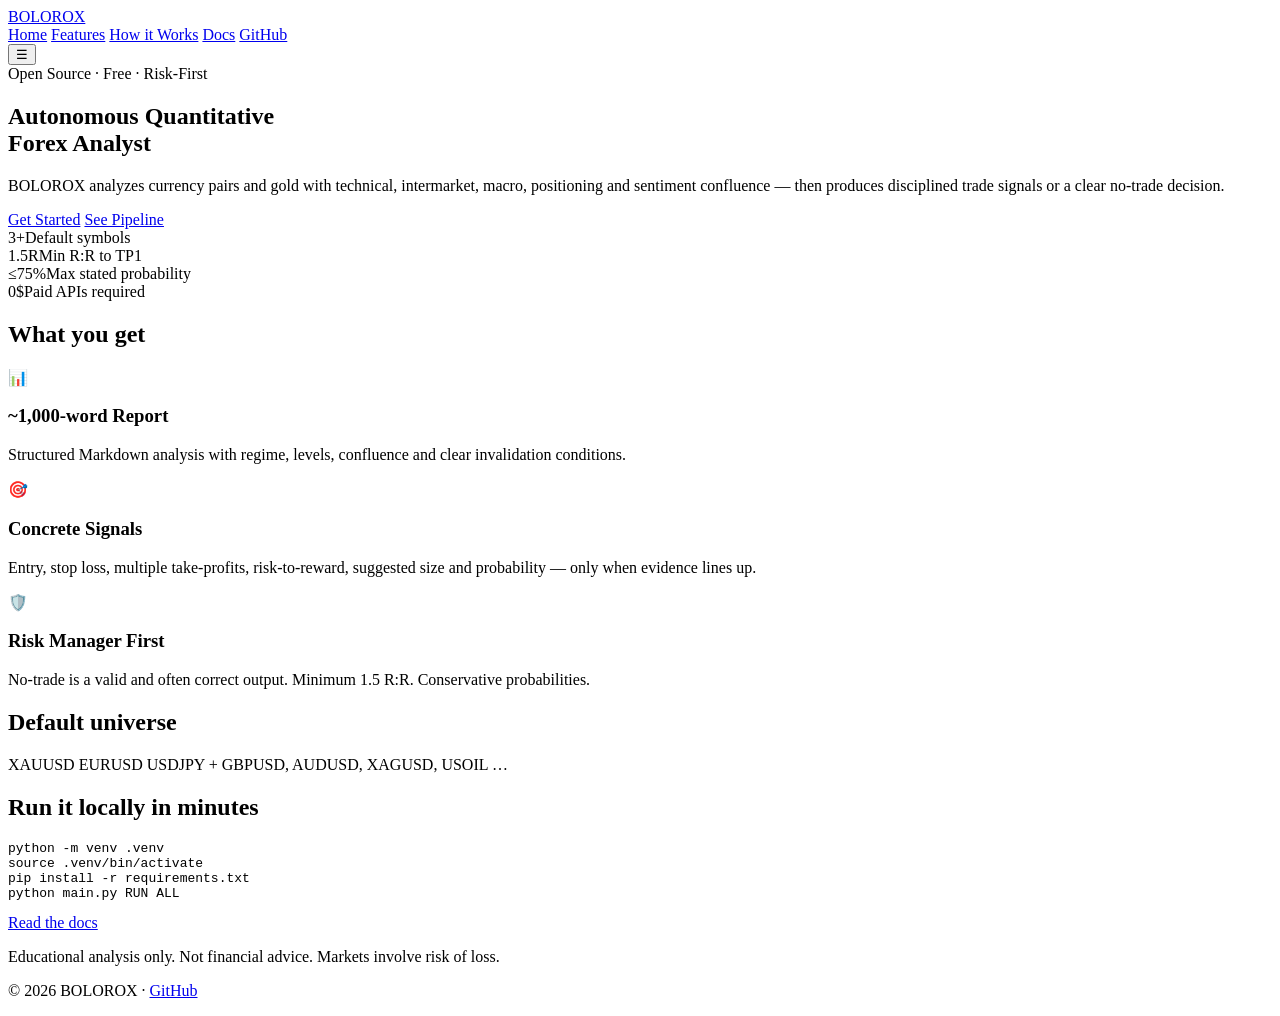
==== website/index.html @ ef2010c2 "Add multipage website: Home page" ====
<!DOCTYPE html>
<html lang="en">
<head>
  <meta charset="UTF-8" />
  <meta name="viewport" content="width=device-width, initial-scale=1.0" />
  <title>BOLOROX — Autonomous Forex Analyst</title>
  <meta name="description" content="Free, open-source quantitative and discretionary-style forex analysis. Risk-first signals for XAUUSD, EURUSD, USDJPY and more." />
  <link rel="preconnect" href="https://fonts.googleapis.com" />
  <link rel="preconnect" href="https://fonts.gstatic.com" crossorigin />
  <link href="https://fonts.googleapis.com/css2?family=Inter:wght@400;500;600;700;800&family=JetBrains+Mono:wght@400;500&display=swap" rel="stylesheet" />
  <link rel="stylesheet" href="css/style.css" />
</head>
<body>
  <div class="bg-grid"></div>
  <header class="nav">
    <a href="index.html" class="logo">BOLOROX</a>
    <nav>
      <a href="index.html" class="active">Home</a>
      <a href="features.html">Features</a>
      <a href="how-it-works.html">How it Works</a>
      <a href="docs.html">Docs</a>
      <a href="https://github.com/Jaymn2006/Bolrox" class="btn btn-ghost" target="_blank" rel="noopener">GitHub</a>
    </nav>
    <button class="menu-toggle" aria-label="Menu">☰</button>
  </header>

  <main>
    <section class="hero">
      <div class="badge">Open Source · Free · Risk-First</div>
      <h1>Autonomous Quantitative<br /><span class="gradient-text">Forex Analyst</span></h1>
      <p class="lead">BOLOROX analyzes currency pairs and gold with technical, intermarket, macro, positioning and sentiment confluence — then produces disciplined trade signals or a clear no-trade decision.</p>
      <div class="hero-cta">
        <a href="https://github.com/Jaymn2006/Bolrox" class="btn btn-primary" target="_blank" rel="noopener">Get Started</a>
        <a href="how-it-works.html" class="btn btn-secondary">See Pipeline</a>
      </div>
      <div class="hero-stats">
        <div class="stat"><span class="num">3+</span><span class="label">Default symbols</span></div>
        <div class="stat"><span class="num">1.5R</span><span class="label">Min R:R to TP1</span></div>
        <div class="stat"><span class="num">≤75%</span><span class="label">Max stated probability</span></div>
        <div class="stat"><span class="num">0$</span><span class="label">Paid APIs required</span></div>
      </div>
    </section>

    <section class="section">
      <h2>What you get</h2>
      <div class="cards">
        <article class="card">
          <div class="card-icon">📊</div>
          <h3>~1,000-word Report</h3>
          <p>Structured Markdown analysis with regime, levels, confluence and clear invalidation conditions.</p>
        </article>
        <article class="card">
          <div class="card-icon">🎯</div>
          <h3>Concrete Signals</h3>
          <p>Entry, stop loss, multiple take-profits, risk-to-reward, suggested size and probability — only when evidence lines up.</p>
        </article>
        <article class="card">
          <div class="card-icon">🛡️</div>
          <h3>Risk Manager First</h3>
          <p>No-trade is a valid and often correct output. Minimum 1.5 R:R. Conservative probabilities.</p>
        </article>
      </div>
    </section>

    <section class="section alt">
      <h2>Default universe</h2>
      <div class="symbols">
        <span class="chip">XAUUSD</span>
        <span class="chip">EURUSD</span>
        <span class="chip">USDJPY</span>
        <span class="chip muted">+ GBPUSD, AUDUSD, XAGUSD, USOIL …</span>
      </div>
    </section>

    <section class="section cta-band">
      <h2>Run it locally in minutes</h2>
      <pre class="code-block"><code>python -m venv .venv
source .venv/bin/activate
pip install -r requirements.txt
python main.py RUN ALL</code></pre>
      <a href="docs.html" class="btn btn-primary">Read the docs</a>
    </section>
  </main>

  <footer class="footer">
    <p>Educational analysis only. Not financial advice. Markets involve risk of loss.</p>
    <p>© 2026 BOLOROX · <a href="https://github.com/Jaymn2006/Bolrox">GitHub</a></p>
  </footer>
  <script src="js/main.js"></script>
</body>
</html>
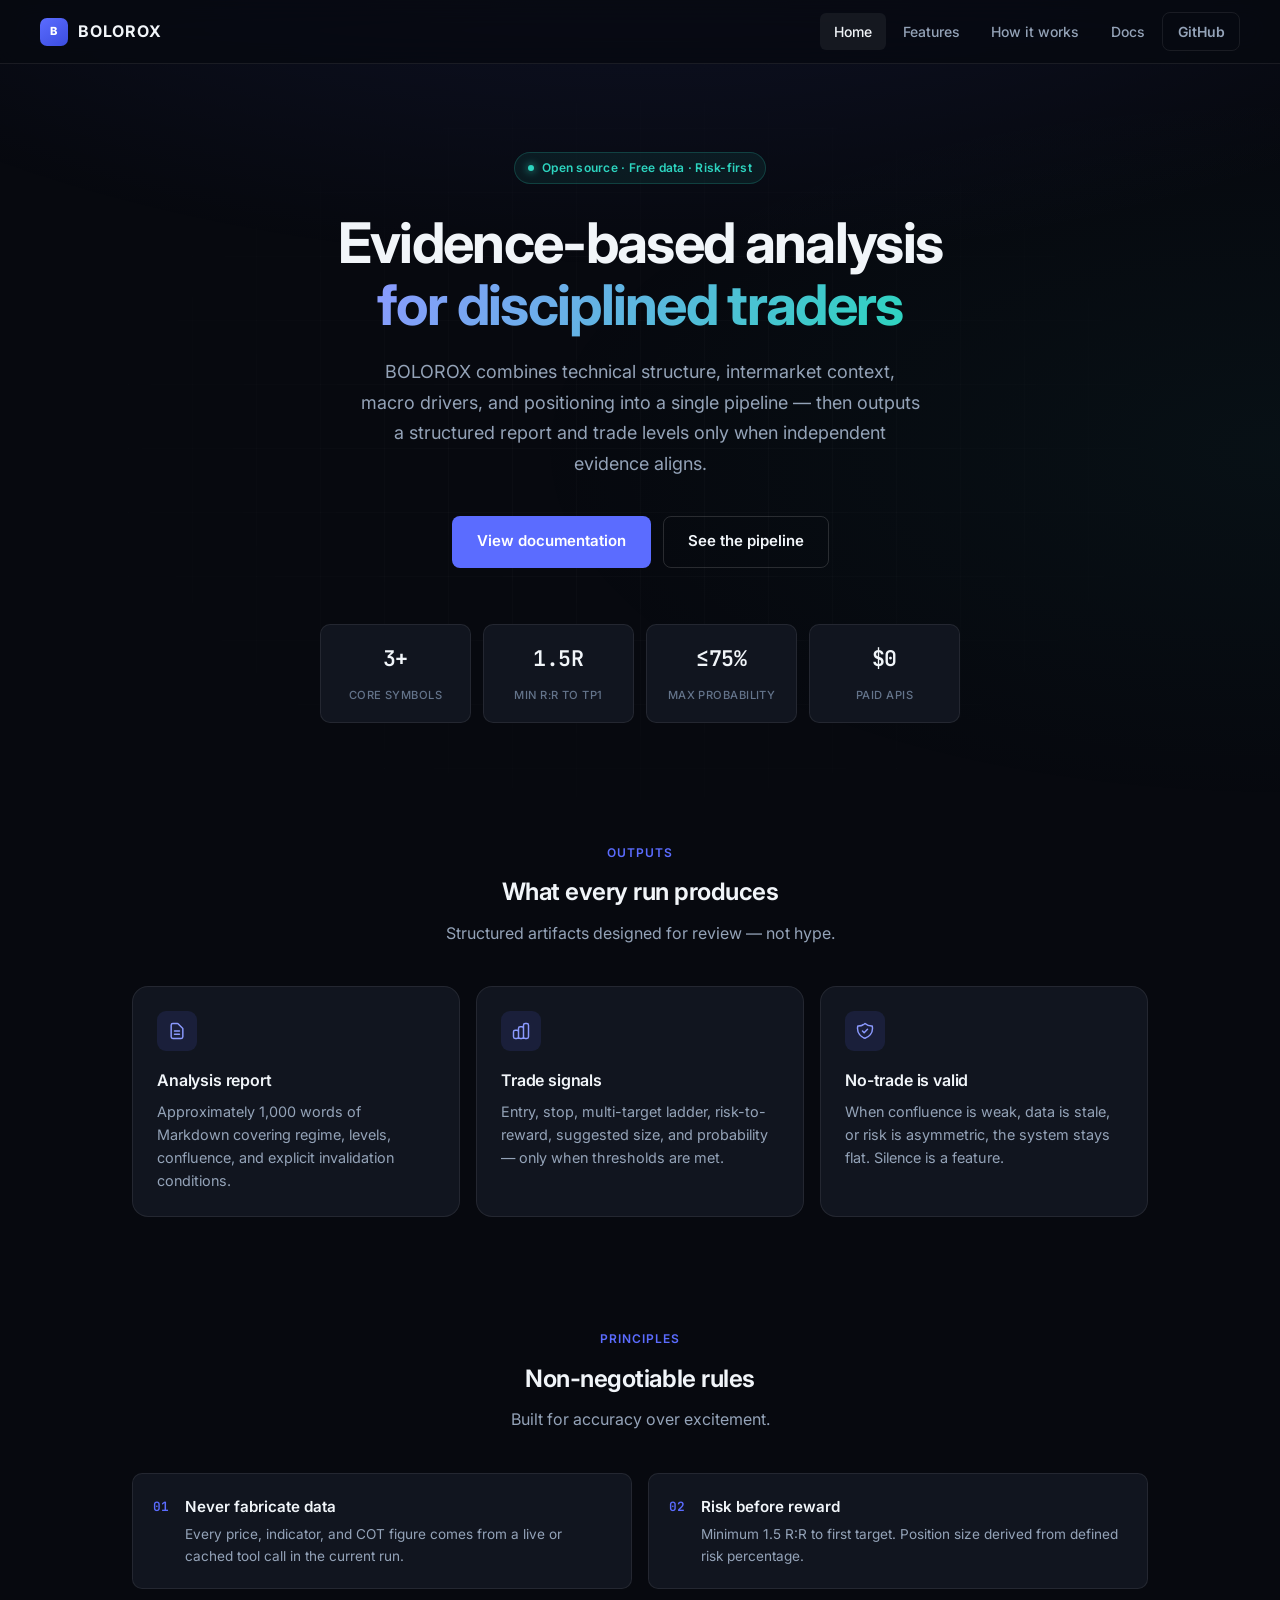
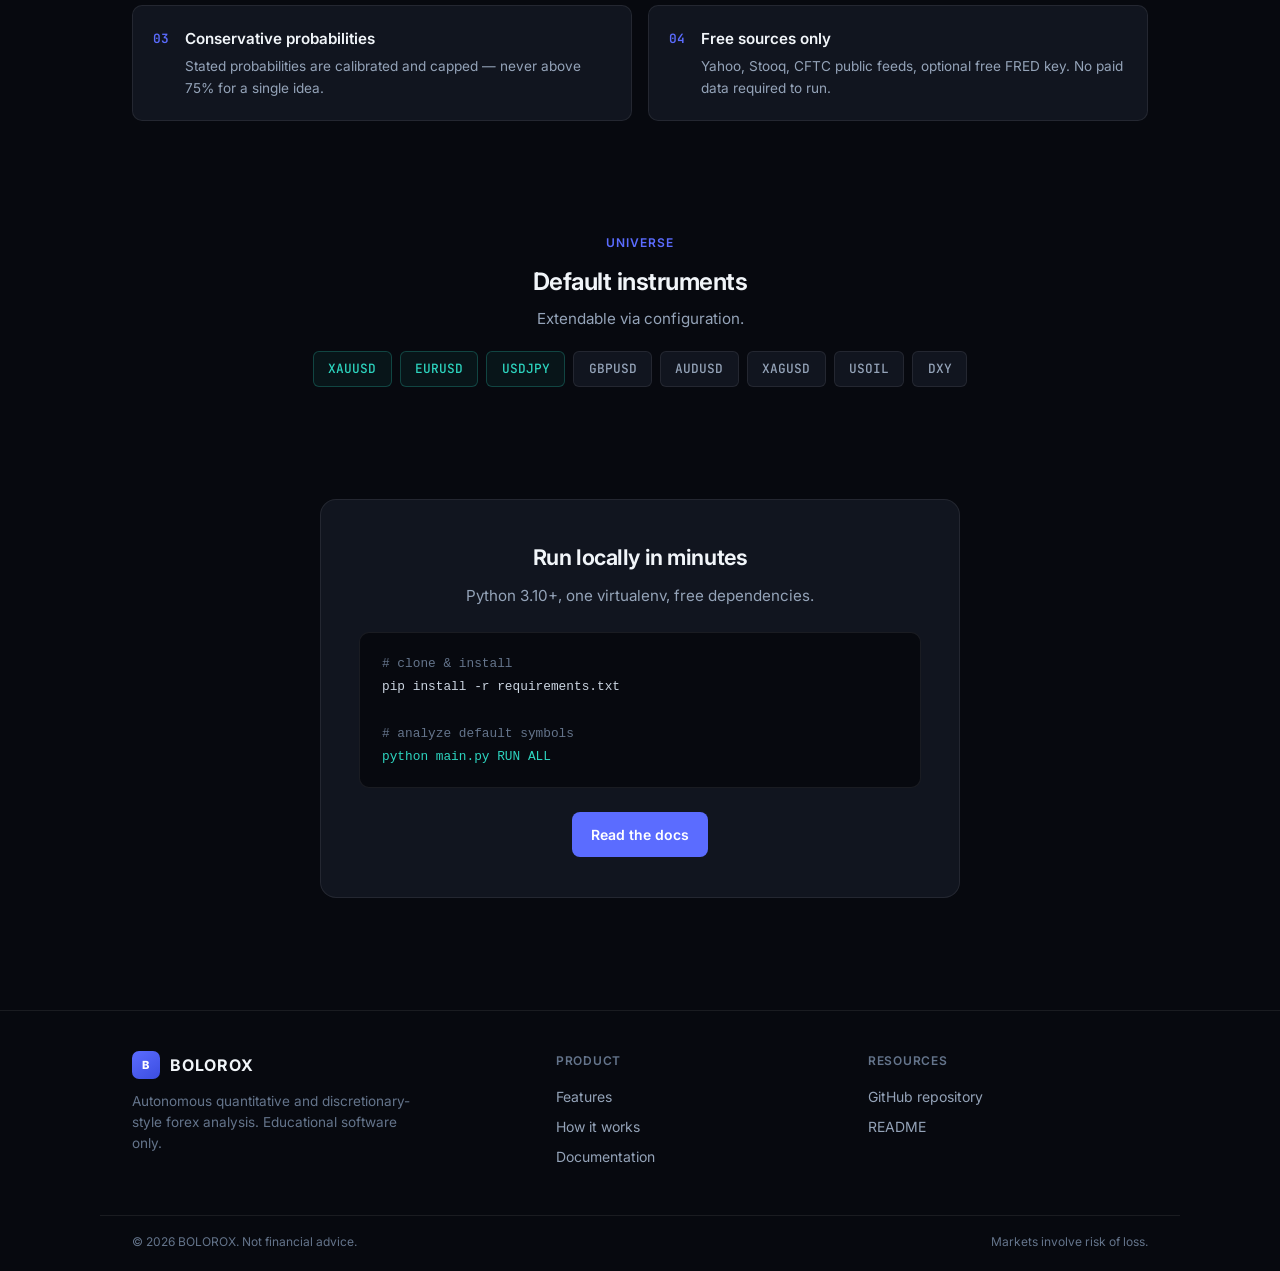
==== commit 1f914dba: "Professional home page: structure, copy, SVG icons, footer" ====
--- a/website/index.html
+++ b/website/index.html
@@ -3,88 +3,173 @@
 <head>
   <meta charset="UTF-8" />
   <meta name="viewport" content="width=device-width, initial-scale=1.0" />
-  <title>BOLOROX — Autonomous Forex Analyst</title>
-  <meta name="description" content="Free, open-source quantitative and discretionary-style forex analysis. Risk-first signals for XAUUSD, EURUSD, USDJPY and more." />
+  <title>BOLOROX — Risk-First Forex Analysis</title>
+  <meta name="description" content="Open-source quantitative forex analyst. Evidence-based signals for XAUUSD, EURUSD, USDJPY — or a clear no-trade when confluence is insufficient." />
+  <meta property="og:title" content="BOLOROX — Risk-First Forex Analysis" />
+  <meta property="og:description" content="Autonomous pipeline for disciplined FX analysis. Free data sources. Conservative risk rules." />
+  <meta property="og:type" content="website" />
+  <meta property="og:url" content="https://bolorox.vercel.app" />
   <link rel="preconnect" href="https://fonts.googleapis.com" />
   <link rel="preconnect" href="https://fonts.gstatic.com" crossorigin />
-  <link href="https://fonts.googleapis.com/css2?family=Inter:wght@400;500;600;700;800&family=JetBrains+Mono:wght@400;500&display=swap" rel="stylesheet" />
+  <link href="https://fonts.googleapis.com/css2?family=Inter:wght@400;500;600;700&family=JetBrains+Mono:wght@400;500;600&display=swap" rel="stylesheet" />
   <link rel="stylesheet" href="css/style.css" />
 </head>
 <body>
+  <div class="bg-ambient"></div>
   <div class="bg-grid"></div>
+
   <header class="nav">
-    <a href="index.html" class="logo">BOLOROX</a>
+    <a href="index.html" class="logo"><span class="logo-mark">B</span> BOLOROX</a>
     <nav>
       <a href="index.html" class="active">Home</a>
       <a href="features.html">Features</a>
-      <a href="how-it-works.html">How it Works</a>
+      <a href="how-it-works.html">How it works</a>
       <a href="docs.html">Docs</a>
       <a href="https://github.com/Jaymn2006/Bolrox" class="btn btn-ghost" target="_blank" rel="noopener">GitHub</a>
     </nav>
-    <button class="menu-toggle" aria-label="Menu">☰</button>
+    <button class="menu-toggle" aria-label="Open menu">☰</button>
   </header>
 
   <main>
     <section class="hero">
-      <div class="badge">Open Source · Free · Risk-First</div>
-      <h1>Autonomous Quantitative<br /><span class="gradient-text">Forex Analyst</span></h1>
-      <p class="lead">BOLOROX analyzes currency pairs and gold with technical, intermarket, macro, positioning and sentiment confluence — then produces disciplined trade signals or a clear no-trade decision.</p>
+      <div class="badge"><span class="badge-dot"></span> Open source · Free data · Risk-first</div>
+      <h1>Evidence-based analysis<br /><span class="gradient-text">for disciplined traders</span></h1>
+      <p class="lead">BOLOROX combines technical structure, intermarket context, macro drivers, and positioning into a single pipeline — then outputs a structured report and trade levels only when independent evidence aligns.</p>
       <div class="hero-cta">
-        <a href="https://github.com/Jaymn2006/Bolrox" class="btn btn-primary" target="_blank" rel="noopener">Get Started</a>
-        <a href="how-it-works.html" class="btn btn-secondary">See Pipeline</a>
+        <a href="docs.html" class="btn btn-primary btn-lg">View documentation</a>
+        <a href="how-it-works.html" class="btn btn-secondary btn-lg">See the pipeline</a>
       </div>
       <div class="hero-stats">
-        <div class="stat"><span class="num">3+</span><span class="label">Default symbols</span></div>
+        <div class="stat"><span class="num">3+</span><span class="label">Core symbols</span></div>
         <div class="stat"><span class="num">1.5R</span><span class="label">Min R:R to TP1</span></div>
-        <div class="stat"><span class="num">≤75%</span><span class="label">Max stated probability</span></div>
-        <div class="stat"><span class="num">0$</span><span class="label">Paid APIs required</span></div>
+        <div class="stat"><span class="num">≤75%</span><span class="label">Max probability</span></div>
+        <div class="stat"><span class="num">$0</span><span class="label">Paid APIs</span></div>
       </div>
     </section>
 
     <section class="section">
-      <h2>What you get</h2>
+      <div class="section-header">
+        <span class="section-label">Outputs</span>
+        <h2>What every run produces</h2>
+        <p>Structured artifacts designed for review — not hype.</p>
+      </div>
       <div class="cards">
         <article class="card">
-          <div class="card-icon">📊</div>
-          <h3>~1,000-word Report</h3>
-          <p>Structured Markdown analysis with regime, levels, confluence and clear invalidation conditions.</p>
+          <div class="card-icon">
+            <svg xmlns="http://www.w3.org/2000/svg" fill="none" viewBox="0 0 24 24" stroke="currentColor" stroke-width="1.75"><path stroke-linecap="round" stroke-linejoin="round" d="M9 12h6m-6 4h6m2 5H7a2 2 0 01-2-2V5a2 2 0 012-2h5.586a1 1 0 01.707.293l5.414 5.414a1 1 0 01.293.707V19a2 2 0 01-2 2z"/></svg>
+          </div>
+          <h3>Analysis report</h3>
+          <p>Approximately 1,000 words of Markdown covering regime, levels, confluence, and explicit invalidation conditions.</p>
         </article>
         <article class="card">
-          <div class="card-icon">🎯</div>
-          <h3>Concrete Signals</h3>
-          <p>Entry, stop loss, multiple take-profits, risk-to-reward, suggested size and probability — only when evidence lines up.</p>
+          <div class="card-icon">
+            <svg xmlns="http://www.w3.org/2000/svg" fill="none" viewBox="0 0 24 24" stroke="currentColor" stroke-width="1.75"><path stroke-linecap="round" stroke-linejoin="round" d="M9 19v-6a2 2 0 00-2-2H5a2 2 0 00-2 2v6a2 2 0 002 2h2a2 2 0 002-2zm0 0V9a2 2 0 012-2h2a2 2 0 012 2v10m-6 0a2 2 0 002 2h2a2 2 0 002-2m0 0V5a2 2 0 012-2h2a2 2 0 012 2v14a2 2 0 01-2 2h-2a2 2 0 01-2-2z"/></svg>
+          </div>
+          <h3>Trade signals</h3>
+          <p>Entry, stop, multi-target ladder, risk-to-reward, suggested size, and probability — only when thresholds are met.</p>
         </article>
         <article class="card">
-          <div class="card-icon">🛡️</div>
-          <h3>Risk Manager First</h3>
-          <p>No-trade is a valid and often correct output. Minimum 1.5 R:R. Conservative probabilities.</p>
+          <div class="card-icon">
+            <svg xmlns="http://www.w3.org/2000/svg" fill="none" viewBox="0 0 24 24" stroke="currentColor" stroke-width="1.75"><path stroke-linecap="round" stroke-linejoin="round" d="M9 12l2 2 4-4m5.618-4.016A11.955 11.955 0 0112 2.944a11.955 11.955 0 01-8.618 3.04A12.02 12.02 0 003 9c0 5.591 3.824 10.29 9 11.622 5.176-1.332 9-6.03 9-11.622 0-1.042-.133-2.052-.382-3.016z"/></svg>
+          </div>
+          <h3>No-trade is valid</h3>
+          <p>When confluence is weak, data is stale, or risk is asymmetric, the system stays flat. Silence is a feature.</p>
         </article>
       </div>
     </section>
 
-    <section class="section alt">
-      <h2>Default universe</h2>
-      <div class="symbols">
-        <span class="chip">XAUUSD</span>
-        <span class="chip">EURUSD</span>
-        <span class="chip">USDJPY</span>
-        <span class="chip muted">+ GBPUSD, AUDUSD, XAGUSD, USOIL …</span>
+    <section class="section">
+      <div class="section-header">
+        <span class="section-label">Principles</span>
+        <h2>Non-negotiable rules</h2>
+        <p>Built for accuracy over excitement.</p>
+      </div>
+      <div class="principles">
+        <div class="principle">
+          <span class="principle-num">01</span>
+          <div>
+            <h3>Never fabricate data</h3>
+            <p>Every price, indicator, and COT figure comes from a live or cached tool call in the current run.</p>
+          </div>
+        </div>
+        <div class="principle">
+          <span class="principle-num">02</span>
+          <div>
+            <h3>Risk before reward</h3>
+            <p>Minimum 1.5 R:R to first target. Position size derived from defined risk percentage.</p>
+          </div>
+        </div>
+        <div class="principle">
+          <span class="principle-num">03</span>
+          <div>
+            <h3>Conservative probabilities</h3>
+            <p>Stated probabilities are calibrated and capped — never above 75% for a single idea.</p>
+          </div>
+        </div>
+        <div class="principle">
+          <span class="principle-num">04</span>
+          <div>
+            <h3>Free sources only</h3>
+            <p>Yahoo, Stooq, CFTC public feeds, optional free FRED key. No paid data required to run.</p>
+          </div>
+        </div>
       </div>
     </section>
 
-    <section class="section cta-band">
-      <h2>Run it locally in minutes</h2>
-      <pre class="code-block"><code>python -m venv .venv
-source .venv/bin/activate
+    <section class="section">
+      <div class="symbols-wrap">
+        <span class="section-label">Universe</span>
+        <h2 style="font-size:1.5rem;font-weight:650;letter-spacing:-0.02em;margin-bottom:0.25rem">Default instruments</h2>
+        <p style="color:var(--text-secondary);font-size:0.95rem">Extendable via configuration.</p>
+        <div class="symbols">
+          <span class="chip primary">XAUUSD</span>
+          <span class="chip primary">EURUSD</span>
+          <span class="chip primary">USDJPY</span>
+          <span class="chip">GBPUSD</span>
+          <span class="chip">AUDUSD</span>
+          <span class="chip">XAGUSD</span>
+          <span class="chip">USOIL</span>
+          <span class="chip">DXY</span>
+        </div>
+      </div>
+    </section>
+
+    <section class="section" style="padding-bottom:5rem">
+      <div class="cta-panel">
+        <h2>Run locally in minutes</h2>
+        <p>Python 3.10+, one virtualenv, free dependencies.</p>
+        <pre class="code-block"><code><span class="comment"># clone & install</span>
 pip install -r requirements.txt
-python main.py RUN ALL</code></pre>
-      <a href="docs.html" class="btn btn-primary">Read the docs</a>
+
+<span class="comment"># analyze default symbols</span>
+<span class="cmd">python main.py RUN ALL</span></code></pre>
+        <a href="docs.html" class="btn btn-primary">Read the docs</a>
+      </div>
     </section>
   </main>
 
   <footer class="footer">
-    <p>Educational analysis only. Not financial advice. Markets involve risk of loss.</p>
-    <p>© 2026 BOLOROX · <a href="https://github.com/Jaymn2006/Bolrox">GitHub</a></p>
+    <div class="footer-inner">
+      <div class="footer-brand">
+        <a href="index.html" class="logo"><span class="logo-mark">B</span> BOLOROX</a>
+        <p>Autonomous quantitative and discretionary-style forex analysis. Educational software only.</p>
+      </div>
+      <div class="footer-col">
+        <h4>Product</h4>
+        <a href="features.html">Features</a>
+        <a href="how-it-works.html">How it works</a>
+        <a href="docs.html">Documentation</a>
+      </div>
+      <div class="footer-col">
+        <h4>Resources</h4>
+        <a href="https://github.com/Jaymn2006/Bolrox" target="_blank" rel="noopener">GitHub repository</a>
+        <a href="https://github.com/Jaymn2006/Bolrox/blob/main/README.md" target="_blank" rel="noopener">README</a>
+      </div>
+    </div>
+    <div class="footer-bottom">
+      <span>© 2026 BOLOROX. Not financial advice.</span>
+      <span>Markets involve risk of loss.</span>
+    </div>
   </footer>
   <script src="js/main.js"></script>
 </body>
--- a/website/css/style.css
+++ b/website/css/style.css
@@ -0,0 +1,736 @@
+:root {
+  --bg: #07090f;
+  --bg-soft: #0c1019;
+  --surface: #11151f;
+  --surface-hover: #161b27;
+  --border: rgba(255, 255, 255, 0.08);
+  --border-strong: rgba(255, 255, 255, 0.14);
+  --text: #f1f5f9;
+  --text-secondary: #94a3b8;
+  --text-muted: #64748b;
+  --primary: #5b6cff;
+  --primary-hover: #4a5aef;
+  --accent: #2dd4bf;
+  --warn: #f59e0b;
+  --radius: 10px;
+  --radius-lg: 16px;
+  --font: "Inter", -apple-system, BlinkMacSystemFont, "Segoe UI", sans-serif;
+  --mono: "JetBrains Mono", "SF Mono", ui-monospace, monospace;
+  --max: 1080px;
+  --nav-h: 64px;
+}
+
+*, *::before, *::after { box-sizing: border-box; margin: 0; padding: 0; }
+html { scroll-behavior: smooth; }
+
+body {
+  font-family: var(--font);
+  background: var(--bg);
+  color: var(--text);
+  line-height: 1.65;
+  min-height: 100vh;
+  -webkit-font-smoothing: antialiased;
+}
+
+a { color: inherit; }
+
+.bg-ambient {
+  position: fixed;
+  inset: 0;
+  z-index: 0;
+  pointer-events: none;
+  background:
+    radial-gradient(ellipse 80% 50% at 50% -20%, rgba(91, 108, 255, 0.12), transparent),
+    radial-gradient(ellipse 60% 40% at 100% 50%, rgba(45, 212, 191, 0.04), transparent);
+}
+
+.bg-grid {
+  position: fixed;
+  inset: 0;
+  z-index: 0;
+  pointer-events: none;
+  background-image:
+    linear-gradient(rgba(255, 255, 255, 0.02) 1px, transparent 1px),
+    linear-gradient(90deg, rgba(255, 255, 255, 0.02) 1px, transparent 1px);
+  background-size: 64px 64px;
+  mask-image: radial-gradient(ellipse at center, black 20%, transparent 70%);
+}
+
+.nav {
+  position: sticky;
+  top: 0;
+  z-index: 100;
+  height: var(--nav-h);
+  display: flex;
+  align-items: center;
+  justify-content: space-between;
+  padding: 0 clamp(1.25rem, 4vw, 2.5rem);
+  background: rgba(7, 9, 15, 0.8);
+  backdrop-filter: blur(16px) saturate(1.4);
+  border-bottom: 1px solid var(--border);
+}
+
+.logo {
+  display: flex;
+  align-items: center;
+  gap: 0.6rem;
+  text-decoration: none;
+  font-weight: 700;
+  font-size: 1rem;
+  letter-spacing: 0.06em;
+  color: var(--text);
+}
+
+.logo-mark {
+  width: 28px;
+  height: 28px;
+  border-radius: 7px;
+  background: linear-gradient(145deg, var(--primary), #3b4de0);
+  display: flex;
+  align-items: center;
+  justify-content: center;
+  font-size: 0.7rem;
+  font-weight: 800;
+  color: #fff;
+}
+
+.nav nav {
+  display: flex;
+  align-items: center;
+  gap: 0.25rem;
+}
+
+.nav nav > a:not(.btn) {
+  color: var(--text-secondary);
+  text-decoration: none;
+  font-weight: 500;
+  font-size: 0.875rem;
+  padding: 0.45rem 0.85rem;
+  border-radius: 6px;
+  transition: color 0.15s, background 0.15s;
+}
+
+.nav nav > a:not(.btn):hover {
+  color: var(--text);
+  background: rgba(255, 255, 255, 0.04);
+}
+
+.nav nav > a.active {
+  color: var(--text);
+  background: rgba(255, 255, 255, 0.06);
+}
+
+.menu-toggle {
+  display: none;
+  background: none;
+  border: 1px solid var(--border);
+  color: var(--text);
+  width: 40px;
+  height: 40px;
+  border-radius: 8px;
+  cursor: pointer;
+  font-size: 1.1rem;
+  align-items: center;
+  justify-content: center;
+}
+
+.btn {
+  display: inline-flex;
+  align-items: center;
+  justify-content: center;
+  gap: 0.4rem;
+  padding: 0.625rem 1.15rem;
+  border-radius: 8px;
+  font-weight: 600;
+  font-size: 0.875rem;
+  text-decoration: none;
+  transition: background 0.15s, border-color 0.15s, box-shadow 0.15s;
+  border: 1px solid transparent;
+  cursor: pointer;
+  white-space: nowrap;
+}
+
+.btn-primary {
+  background: var(--primary);
+  color: #fff;
+}
+.btn-primary:hover {
+  background: var(--primary-hover);
+  box-shadow: 0 4px 20px rgba(91, 108, 255, 0.35);
+}
+
+.btn-secondary {
+  background: transparent;
+  color: var(--text);
+  border-color: var(--border-strong);
+}
+.btn-secondary:hover {
+  background: rgba(255, 255, 255, 0.04);
+  border-color: rgba(255, 255, 255, 0.2);
+}
+
+.btn-ghost {
+  background: transparent;
+  color: var(--text-secondary);
+  border-color: var(--border);
+  padding: 0.45rem 0.9rem;
+}
+.btn-ghost:hover {
+  color: var(--text);
+  border-color: var(--border-strong);
+}
+
+.btn-lg {
+  padding: 0.8rem 1.5rem;
+  font-size: 0.9375rem;
+}
+
+.hero {
+  position: relative;
+  z-index: 1;
+  max-width: 820px;
+  margin: 0 auto;
+  padding: 5.5rem clamp(1.25rem, 4vw, 2rem) 4rem;
+  text-align: center;
+}
+
+.badge {
+  display: inline-flex;
+  align-items: center;
+  gap: 0.5rem;
+  padding: 0.3rem 0.85rem;
+  border-radius: 999px;
+  font-size: 0.75rem;
+  font-weight: 600;
+  letter-spacing: 0.02em;
+  color: var(--accent);
+  background: rgba(45, 212, 191, 0.08);
+  border: 1px solid rgba(45, 212, 191, 0.2);
+  margin-bottom: 1.75rem;
+}
+
+.badge-dot {
+  width: 6px;
+  height: 6px;
+  border-radius: 50%;
+  background: var(--accent);
+  box-shadow: 0 0 8px var(--accent);
+}
+
+h1 {
+  font-size: clamp(2.25rem, 5.5vw, 3.5rem);
+  font-weight: 700;
+  line-height: 1.12;
+  letter-spacing: -0.03em;
+  margin-bottom: 1.25rem;
+  color: var(--text);
+}
+
+.gradient-text {
+  background: linear-gradient(120deg, #8b9aff 0%, var(--accent) 100%);
+  -webkit-background-clip: text;
+  -webkit-text-fill-color: transparent;
+  background-clip: text;
+}
+
+.lead {
+  font-size: 1.125rem;
+  color: var(--text-secondary);
+  max-width: 560px;
+  margin: 0 auto 2.25rem;
+  line-height: 1.7;
+}
+
+.hero-cta {
+  display: flex;
+  gap: 0.75rem;
+  justify-content: center;
+  flex-wrap: wrap;
+  margin-bottom: 3.5rem;
+}
+
+.hero-stats {
+  display: grid;
+  grid-template-columns: repeat(4, 1fr);
+  gap: 0.75rem;
+  max-width: 640px;
+  margin: 0 auto;
+}
+
+.stat {
+  background: var(--surface);
+  border: 1px solid var(--border);
+  border-radius: var(--radius);
+  padding: 1rem 0.75rem;
+}
+
+.stat .num {
+  display: block;
+  font-size: 1.35rem;
+  font-weight: 600;
+  color: var(--text);
+  font-family: var(--mono);
+  letter-spacing: -0.02em;
+  margin-bottom: 0.2rem;
+}
+
+.stat .label {
+  font-size: 0.7rem;
+  color: var(--text-muted);
+  font-weight: 500;
+  text-transform: uppercase;
+  letter-spacing: 0.04em;
+}
+
+.section {
+  position: relative;
+  z-index: 1;
+  max-width: var(--max);
+  margin: 0 auto;
+  padding: 3.5rem clamp(1.25rem, 4vw, 2rem);
+}
+
+.section-header {
+  text-align: center;
+  margin-bottom: 2.5rem;
+}
+
+.section-header h2 {
+  font-size: 1.5rem;
+  font-weight: 650;
+  letter-spacing: -0.02em;
+  margin-bottom: 0.5rem;
+}
+
+.section-header p {
+  color: var(--text-secondary);
+  font-size: 1rem;
+  max-width: 480px;
+  margin: 0 auto;
+}
+
+.section-label {
+  display: block;
+  font-size: 0.75rem;
+  font-weight: 600;
+  text-transform: uppercase;
+  letter-spacing: 0.08em;
+  color: var(--primary);
+  margin-bottom: 0.6rem;
+}
+
+.cards {
+  display: grid;
+  grid-template-columns: repeat(3, 1fr);
+  gap: 1rem;
+}
+
+.card {
+  background: var(--surface);
+  border: 1px solid var(--border);
+  border-radius: var(--radius-lg);
+  padding: 1.5rem;
+  transition: border-color 0.2s, background 0.2s;
+}
+
+.card:hover {
+  border-color: var(--border-strong);
+  background: var(--surface-hover);
+}
+
+.card-icon {
+  width: 40px;
+  height: 40px;
+  border-radius: 9px;
+  background: rgba(91, 108, 255, 0.12);
+  color: #8b9aff;
+  display: flex;
+  align-items: center;
+  justify-content: center;
+  margin-bottom: 1rem;
+}
+
+.card-icon svg { width: 20px; height: 20px; }
+
+.card h3 {
+  font-size: 1rem;
+  font-weight: 600;
+  margin-bottom: 0.4rem;
+  letter-spacing: -0.01em;
+}
+
+.card p {
+  color: var(--text-secondary);
+  font-size: 0.9rem;
+  line-height: 1.6;
+}
+
+.principles {
+  display: grid;
+  grid-template-columns: repeat(2, 1fr);
+  gap: 1rem;
+}
+
+.principle {
+  display: flex;
+  gap: 1rem;
+  padding: 1.25rem;
+  background: var(--surface);
+  border: 1px solid var(--border);
+  border-radius: var(--radius);
+}
+
+.principle-num {
+  font-family: var(--mono);
+  font-size: 0.8rem;
+  font-weight: 600;
+  color: var(--primary);
+  flex-shrink: 0;
+  padding-top: 0.15rem;
+}
+
+.principle h3 {
+  font-size: 0.95rem;
+  font-weight: 600;
+  margin-bottom: 0.25rem;
+}
+
+.principle p {
+  font-size: 0.85rem;
+  color: var(--text-secondary);
+  margin: 0;
+}
+
+.symbols-wrap { text-align: center; }
+
+.symbols {
+  display: flex;
+  flex-wrap: wrap;
+  gap: 0.5rem;
+  justify-content: center;
+  margin-top: 1.25rem;
+}
+
+.chip {
+  padding: 0.4rem 0.9rem;
+  border-radius: 6px;
+  background: var(--surface);
+  border: 1px solid var(--border);
+  font-family: var(--mono);
+  font-weight: 500;
+  font-size: 0.8rem;
+  color: var(--text-secondary);
+}
+
+.chip.primary {
+  color: var(--accent);
+  border-color: rgba(45, 212, 191, 0.25);
+  background: rgba(45, 212, 191, 0.06);
+}
+
+.cta-panel {
+  background: var(--surface);
+  border: 1px solid var(--border);
+  border-radius: var(--radius-lg);
+  padding: 2.5rem clamp(1.25rem, 3vw, 2.5rem);
+  text-align: center;
+  max-width: 640px;
+  margin: 0 auto;
+}
+
+.cta-panel h2 {
+  font-size: 1.35rem;
+  font-weight: 650;
+  margin-bottom: 0.5rem;
+  letter-spacing: -0.02em;
+}
+
+.cta-panel > p {
+  color: var(--text-secondary);
+  font-size: 0.95rem;
+  margin-bottom: 1.5rem;
+}
+
+.code-block {
+  background: var(--bg);
+  border: 1px solid var(--border);
+  border-radius: var(--radius);
+  padding: 1.15rem 1.35rem;
+  text-align: left;
+  overflow-x: auto;
+  margin: 0 auto 1.5rem;
+  font-family: var(--mono);
+  font-size: 0.8rem;
+  color: #cbd5e1;
+  line-height: 1.75;
+}
+
+.code-block .comment { color: var(--text-muted); }
+.code-block .cmd { color: var(--accent); }
+
+.page {
+  position: relative;
+  z-index: 1;
+  max-width: 720px;
+  margin: 0 auto;
+  padding: 3.5rem clamp(1.25rem, 4vw, 2rem) 4rem;
+}
+
+.page-header {
+  margin-bottom: 2.5rem;
+  padding-bottom: 1.5rem;
+  border-bottom: 1px solid var(--border);
+}
+
+.page-header h1 {
+  font-size: clamp(1.75rem, 4vw, 2.25rem);
+  margin-bottom: 0.5rem;
+}
+
+.page-header .lead {
+  margin: 0;
+  text-align: left;
+  font-size: 1.05rem;
+}
+
+.page h2 {
+  font-size: 1.15rem;
+  font-weight: 650;
+  margin: 2.25rem 0 0.75rem;
+  letter-spacing: -0.01em;
+  color: var(--text);
+}
+
+.page p, .page li {
+  color: var(--text-secondary);
+  font-size: 0.95rem;
+}
+
+.page p { margin-bottom: 1rem; }
+.page ul { padding-left: 1.2rem; margin-bottom: 1rem; }
+.page li { margin-bottom: 0.35rem; }
+
+.page code {
+  font-family: var(--mono);
+  font-size: 0.85em;
+  background: rgba(255, 255, 255, 0.06);
+  padding: 0.15em 0.4em;
+  border-radius: 4px;
+  color: var(--text);
+}
+
+.feature-grid {
+  display: grid;
+  grid-template-columns: repeat(2, 1fr);
+  gap: 0.85rem;
+}
+
+.feature {
+  background: var(--surface);
+  border: 1px solid var(--border);
+  border-radius: var(--radius);
+  padding: 1.15rem 1.25rem;
+}
+
+.feature h3 {
+  margin-bottom: 0.3rem;
+  font-size: 0.95rem;
+  font-weight: 600;
+}
+
+.feature p {
+  color: var(--text-secondary);
+  font-size: 0.85rem;
+  margin: 0;
+  line-height: 1.55;
+}
+
+.pipeline {
+  list-style: none;
+  margin: 0;
+  border-left: 1px solid var(--border);
+  padding-left: 0;
+}
+
+.pipeline li {
+  display: flex;
+  gap: 1.15rem;
+  margin-bottom: 0;
+  padding: 0 0 1.75rem 1.5rem;
+  position: relative;
+}
+
+.pipeline li:last-child { padding-bottom: 0; }
+
+.step {
+  position: absolute;
+  left: -13px;
+  flex-shrink: 0;
+  width: 26px;
+  height: 26px;
+  border-radius: 50%;
+  background: var(--surface);
+  border: 2px solid var(--primary);
+  color: var(--text);
+  font-weight: 600;
+  font-size: 0.7rem;
+  font-family: var(--mono);
+  display: flex;
+  align-items: center;
+  justify-content: center;
+}
+
+.pipeline h3 {
+  margin-bottom: 0.2rem;
+  font-size: 0.95rem;
+  font-weight: 600;
+}
+
+.pipeline p {
+  color: var(--text-secondary);
+  margin: 0;
+  font-size: 0.875rem;
+}
+
+.callout {
+  background: rgba(91, 108, 255, 0.06);
+  border: 1px solid rgba(91, 108, 255, 0.2);
+  border-radius: var(--radius);
+  padding: 1.15rem 1.25rem;
+  margin: 2rem 0;
+  font-size: 0.9rem;
+  color: var(--text-secondary);
+}
+
+.callout strong { color: var(--text); }
+
+.callout.warn {
+  background: rgba(245, 158, 11, 0.06);
+  border-color: rgba(245, 158, 11, 0.25);
+}
+
+.table-wrap {
+  overflow-x: auto;
+  margin: 1rem 0 1.5rem;
+  border: 1px solid var(--border);
+  border-radius: var(--radius);
+}
+
+.table {
+  width: 100%;
+  border-collapse: collapse;
+  font-size: 0.875rem;
+}
+
+.table th, .table td {
+  text-align: left;
+  padding: 0.75rem 1rem;
+  border-bottom: 1px solid var(--border);
+}
+
+.table tr:last-child td { border-bottom: none; }
+
+.table th {
+  color: var(--text-muted);
+  font-weight: 600;
+  font-size: 0.75rem;
+  text-transform: uppercase;
+  letter-spacing: 0.04em;
+  background: rgba(255, 255, 255, 0.02);
+}
+
+.table td { color: var(--text-secondary); }
+.table td code { white-space: nowrap; }
+
+.footer {
+  position: relative;
+  z-index: 1;
+  border-top: 1px solid var(--border);
+  margin-top: 2rem;
+}
+
+.footer-inner {
+  max-width: var(--max);
+  margin: 0 auto;
+  padding: 2.5rem clamp(1.25rem, 4vw, 2rem);
+  display: grid;
+  grid-template-columns: 1.4fr 1fr 1fr;
+  gap: 2rem;
+}
+
+.footer-brand .logo { margin-bottom: 0.75rem; }
+
+.footer-brand p {
+  font-size: 0.85rem;
+  color: var(--text-muted);
+  max-width: 280px;
+  line-height: 1.55;
+}
+
+.footer-col h4 {
+  font-size: 0.75rem;
+  font-weight: 600;
+  text-transform: uppercase;
+  letter-spacing: 0.06em;
+  color: var(--text-muted);
+  margin-bottom: 0.85rem;
+}
+
+.footer-col a {
+  display: block;
+  font-size: 0.875rem;
+  color: var(--text-secondary);
+  text-decoration: none;
+  margin-bottom: 0.45rem;
+  transition: color 0.15s;
+}
+
+.footer-col a:hover { color: var(--text); }
+
+.footer-bottom {
+  max-width: var(--max);
+  margin: 0 auto;
+  padding: 1rem clamp(1.25rem, 4vw, 2rem) 1.5rem;
+  border-top: 1px solid var(--border);
+  display: flex;
+  justify-content: space-between;
+  flex-wrap: wrap;
+  gap: 0.5rem;
+  font-size: 0.75rem;
+  color: var(--text-muted);
+}
+
+.footer-bottom a {
+  color: var(--text-secondary);
+  text-decoration: none;
+}
+
+.footer-bottom a:hover { color: var(--text); }
+
+@media (max-width: 860px) {
+  .cards { grid-template-columns: 1fr; }
+  .principles { grid-template-columns: 1fr; }
+  .feature-grid { grid-template-columns: 1fr; }
+  .footer-inner { grid-template-columns: 1fr; gap: 1.5rem; }
+}
+
+@media (max-width: 720px) {
+  .nav nav { display: none; }
+  .nav nav.open {
+    display: flex;
+    flex-direction: column;
+    align-items: stretch;
+    position: absolute;
+    top: var(--nav-h);
+    left: 0;
+    right: 0;
+    background: var(--bg-soft);
+    padding: 0.75rem;
+    border-bottom: 1px solid var(--border);
+    gap: 0.15rem;
+  }
+  .nav nav.open .btn-ghost { margin-top: 0.5rem; text-align: center; }
+  .menu-toggle { display: flex; }
+  .hero-stats { grid-template-columns: 1fr 1fr; }
+  .hero { padding-top: 3.5rem; }
+}
